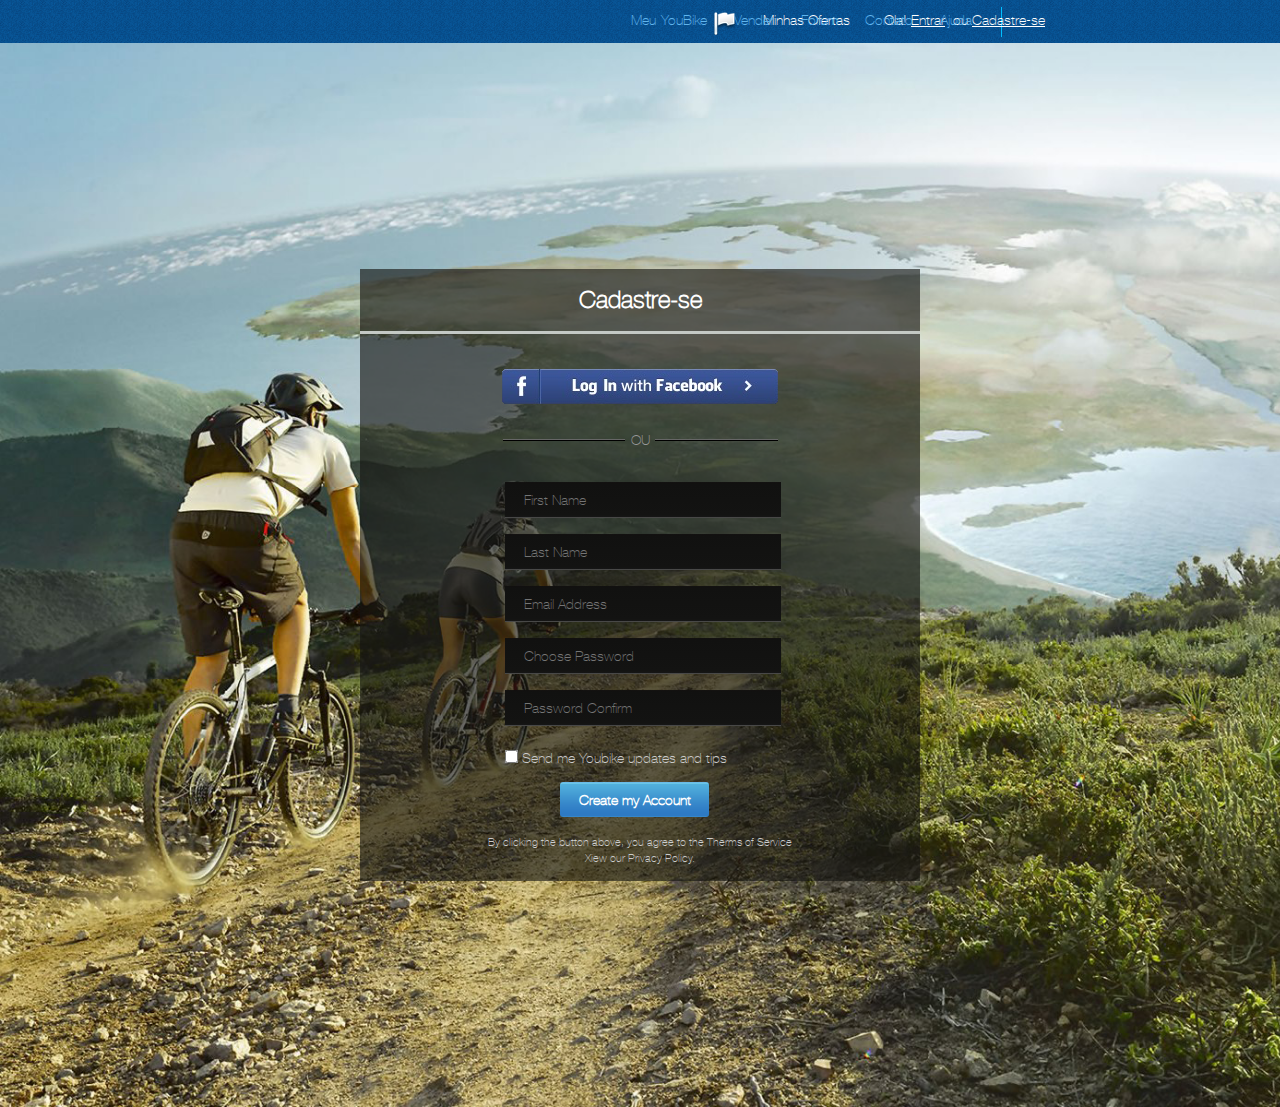
==== HW5.1/index.html @ 392eba38 "Homework5" ====
<!DOCTYPE html>
<html>
<head>
    <meta charset="UTF-8">
    <title>Homework5.1</title>
    <link rel="stylesheet" href="css/style.css">
</head>
<body>
    <div class="conteiner ">
        <div class="header clearfix">
            <ul class="menu">
                <li class="two"><a href="#">Meu<span class="prob">YouBike</span></a></li>
                <li class="two"><a href="#">Vender</a></li>
                <li class="two"><a href="#">Forum</a></li>
                <li class="two"><a href="#">Contato</a></li>
                <li class="two"><a class="past" href="#">Ajuda</a> </li>
            </ul>
            <div class="menu1 clearfix">
                <a class="put" href="#">Minhas<span class="mn">Ofertas</span></a>
                    <span class="end"><span class="ola">Ola!</span><span class="mn"><a class="line" href="#">Entrar</a>
                    <span class="mn">ou</span><span class="mn"><a class="line" href="#">Cadastre-se</a></span> </span></span>
            </div>
        </div>
        <div class="box">
            <div class="form">
                <div class="cadastr">
                    <p class="cad">Cadastre-se</p>
                </div>
                <h3><span class="ou">OU</span></h3>
                <form class="ident">
                    <div class="fn">
                        <input class="first post" type="text" id="First_Name" placeholder="First Name">
                    </div>
                    <div class="ln">
                        <input class="second post" type="text" id="Last_Name" placeholder="Last Name">
                    </div>
                    <div class="mail">
                        <input class="three post" type="email" id="Email_Address" placeholder="Email Address">
                    </div>
                    <div class="cp">
                        <input class="four post" type="password" id="Choose_Password" placeholder="Choose Password">
                    </div>
                    <div class="pc">
                        <input class="five post" type="password" id="Password_Confirm" placeholder="Password Confirm">
                    </div>
                    <div class="ch">
                        <label class="chb">
                            <input class="chbox" type="checkbox" id="checkbox">
                            Send me Youbike updates and tips
                        </label>
                    </div>
                    <div class="bottom">
                        <input class="push" type="submit" value="Create my Account">
                    </div>
                </form>
                <a class="face" href="https://www.facebook.com/" target="_blank"><img src="img/facebook.png" alt="facebook"></a>
                <div class="text">
                    <p class="help">By clicking the button above, you agree to the Therms of Service<br>
                        Xiew our Privacy Policy.
                    </p>
                </div>
            </div>
        </div>
    </div>
</body>
</html>
---- HW5.1/css/style.css ----
@import "reset.css";
@import "header.css";
@import "form.css";

body {
    font: 14px 'helvetica_neueregular', Arial;
}

@font-face {
    font-family: 'helvetica_neueregular';
    src: url('../fonts/helveticaneue-thin-webfont.eot');
    src: url('../fonts/helveticaneue-thin-webfont.eot?#iefix') format('embedded-opentype'),
    url('../fonts/helveticaneue-thin-webfont.woff2') format('woff2'),
    url('../fonts/helveticaneue-thin-webfont.woff') format('woff'),
    url('../fonts/helveticaneue-thin-webfont.ttf') format('truetype');
    font-weight: normal;
    font-style: normal;
}

@font-face {
    font-family: 'helveticaneuecyrbold';
    src: url('../fonts/helveticaneuecyr-bold-webfont.eot');
    src: url('../fonts/helveticaneuecyr-bold-webfont.eot?#iefix') format('embedded-opentype'),
    url('../fonts/helveticaneuecyr-bold-webfont.woff2') format('woff2'),
    url('../fonts/helveticaneuecyr-bold-webfont.woff') format('woff'),
    url('../fonts/helveticaneuecyr-bold-webfont.ttf') format('truetype');
    font-weight: bold;
    font-style: normal;
}
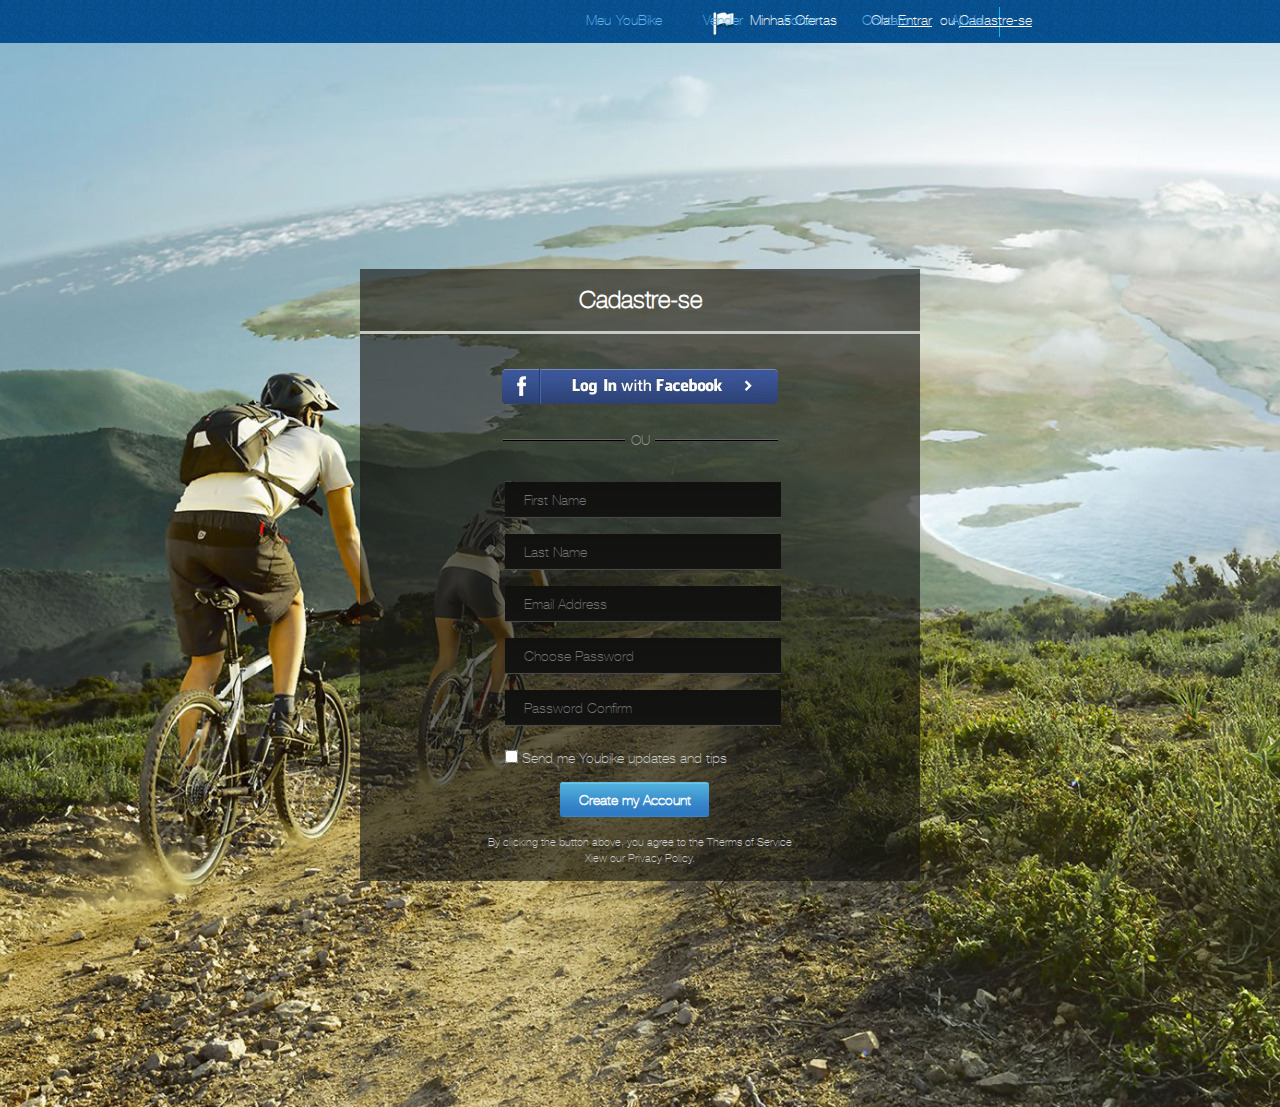
==== commit 78906d9d: "revision" ====
--- a/HW5.1/index.html
+++ b/HW5.1/index.html
@@ -17,8 +17,8 @@
             </ul>
             <div class="menu1 clearfix">
                 <a class="put" href="#">Minhas<span class="mn">Ofertas</span></a>
-                    <span class="end"><span class="ola">Ola!</span><span class="mn"><a class="line" href="#">Entrar</a>
-                    <span class="mn">ou</span><span class="mn"><a class="line" href="#">Cadastre-se</a></span> </span></span>
+                    <a class="end" href="#"><span class="ola">Ola!</span><span class="mn"><span class="line" >Entrar</span>
+                    <span class="mn">ou</span><span class="mn"><span class="line">Cadastre-se</span></span> </span></a>
             </div>
         </div>
         <div class="box">
@@ -27,24 +27,24 @@
                     <p class="cad">Cadastre-se</p>
                 </div>
                 <h3><span class="ou">OU</span></h3>
-                <form class="ident">
-                    <div class="fn">
+                <form action="#" class="ident" method="post">
+                    <label for="First_Name" class="fn">
                         <input class="first post" type="text" id="First_Name" placeholder="First Name">
-                    </div>
-                    <div class="ln">
+                    </label>
+                    <label for="Last_Name" class="ln">
                         <input class="second post" type="text" id="Last_Name" placeholder="Last Name">
-                    </div>
-                    <div class="mail">
+                    </label>
+                    <label for="Email_Address" class="mail">
                         <input class="three post" type="email" id="Email_Address" placeholder="Email Address">
-                    </div>
-                    <div class="cp">
+                    </label>
+                    <label for="Choose_Password" class="cp">
                         <input class="four post" type="password" id="Choose_Password" placeholder="Choose Password">
-                    </div>
-                    <div class="pc">
+                    </label>
+                    <label for="Password_Confirm" class="pc">
                         <input class="five post" type="password" id="Password_Confirm" placeholder="Password Confirm">
-                    </div>
+                    </label>
                     <div class="ch">
-                        <label class="chb">
+                        <label for="checkbox" class="chb">
                             <input class="chbox" type="checkbox" id="checkbox">
                             Send me Youbike updates and tips
                         </label>
